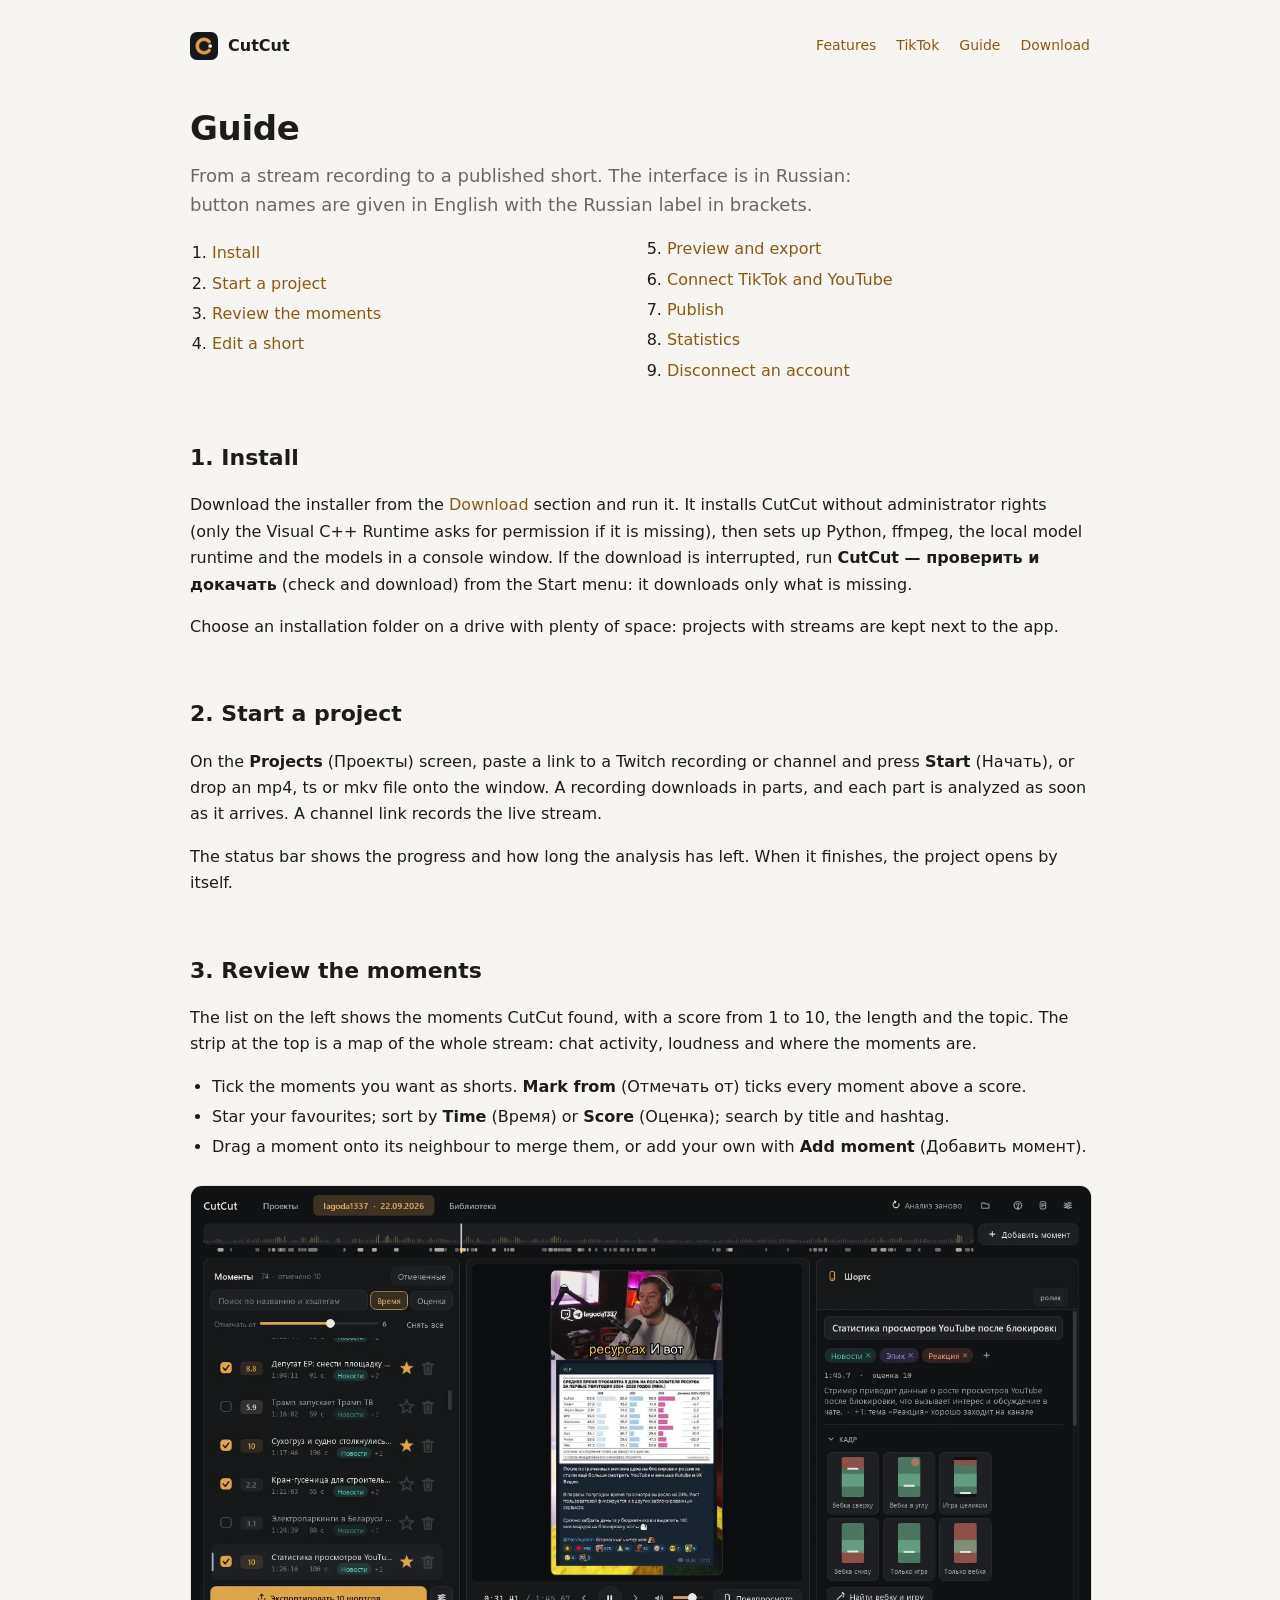
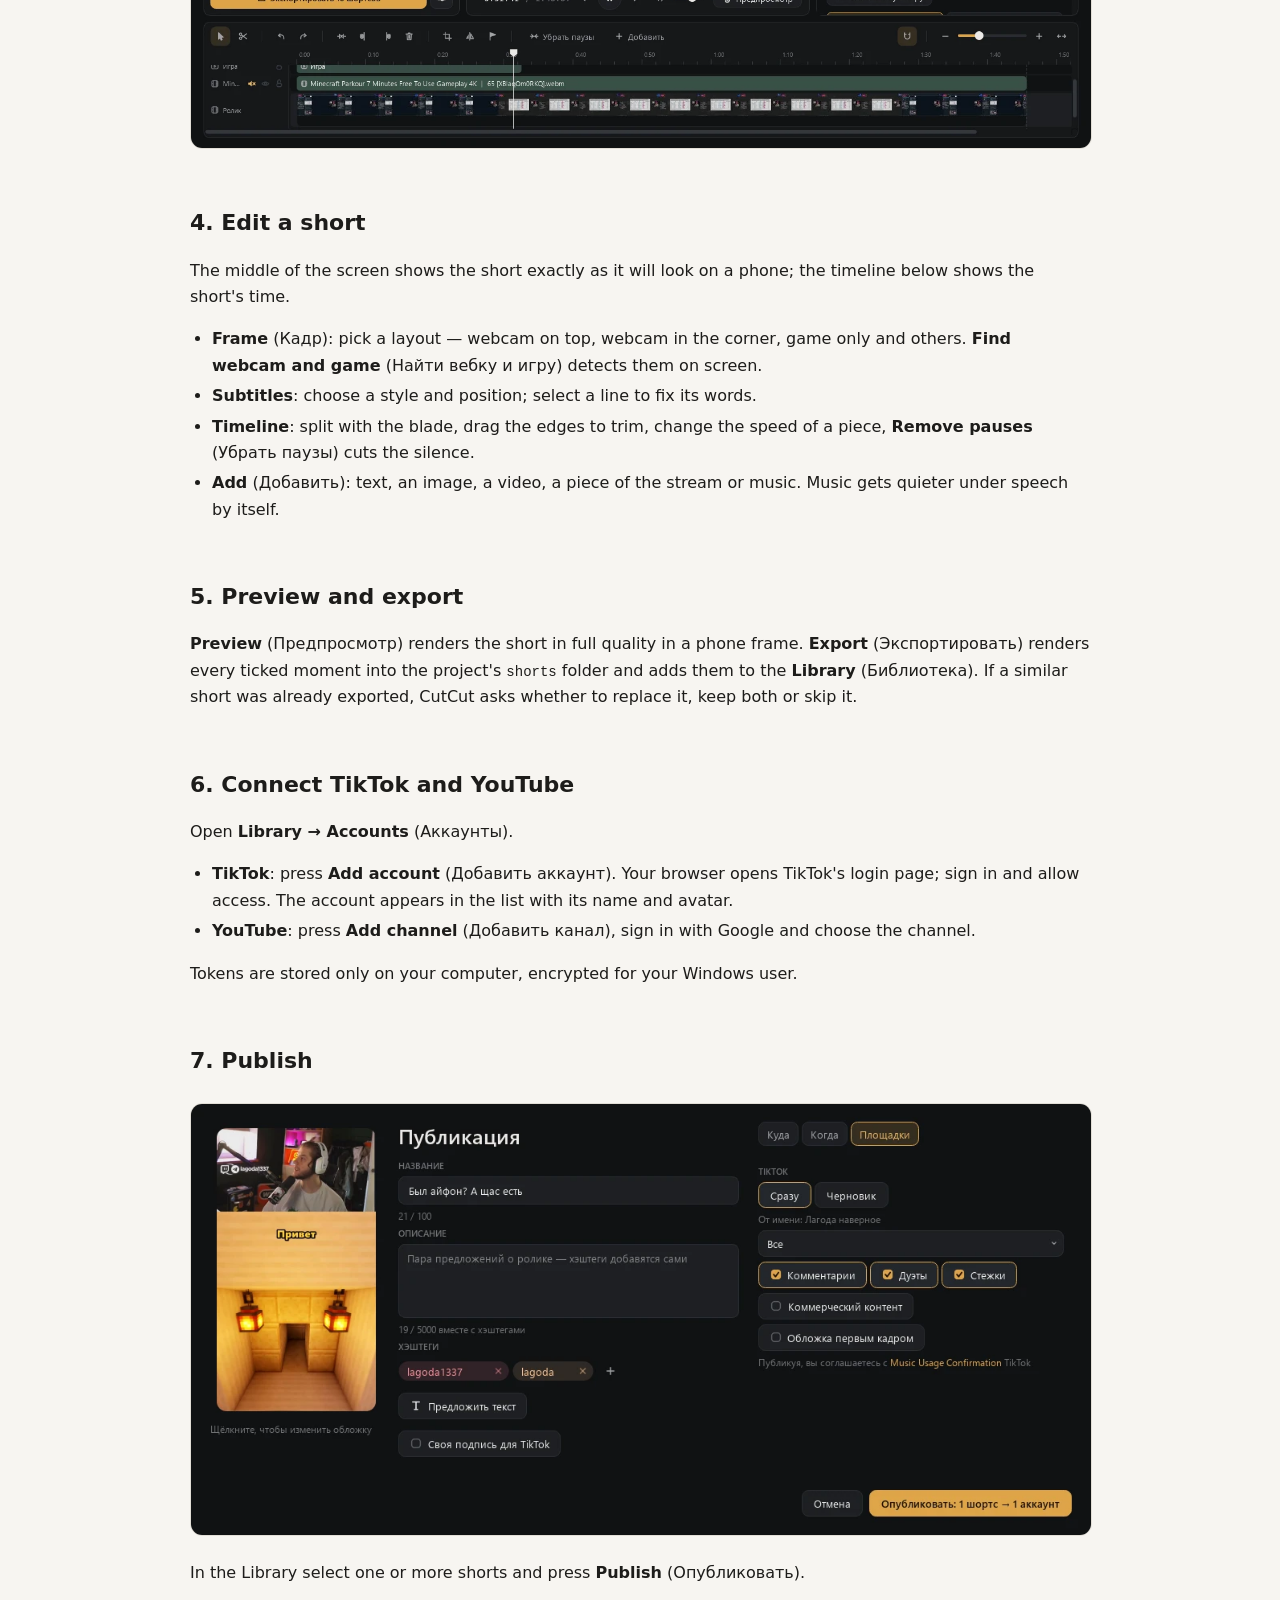
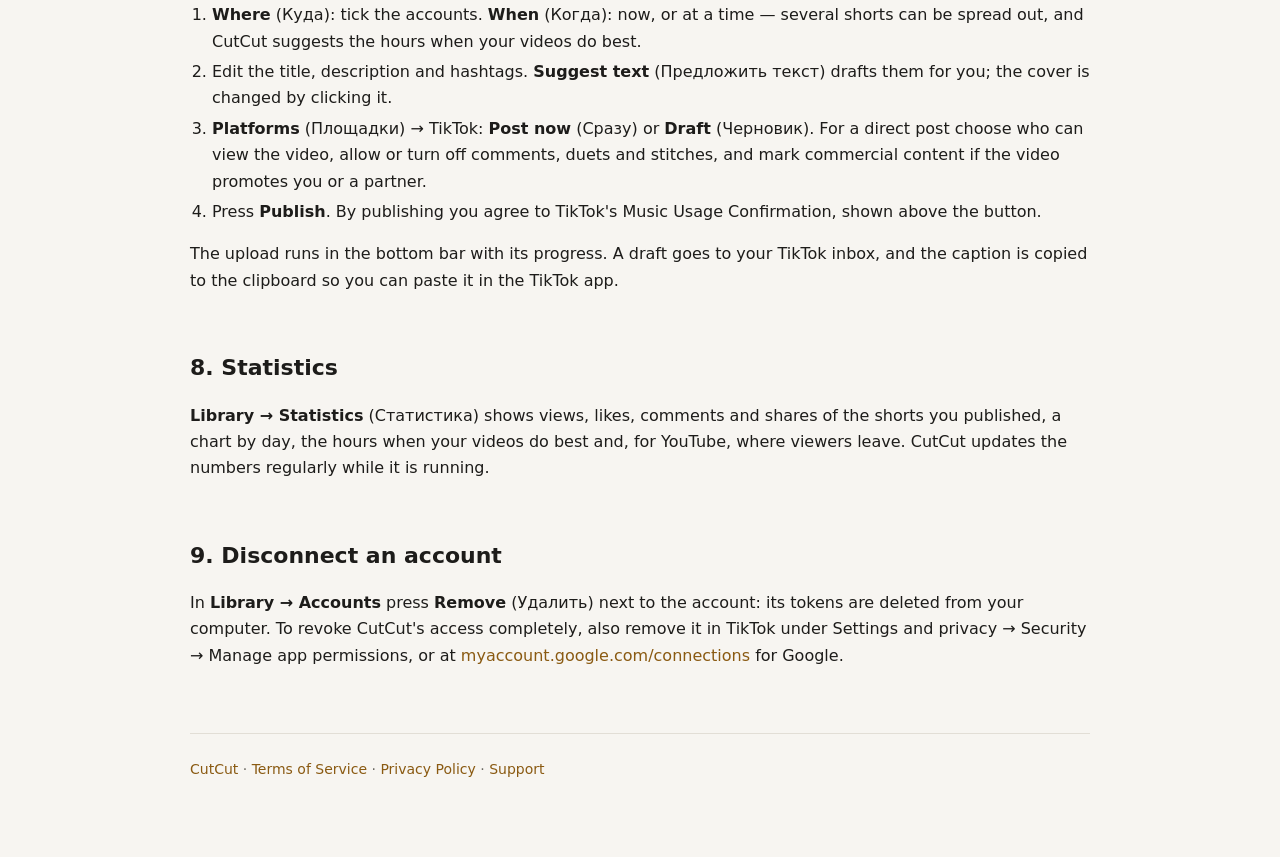
==== guide.html @ 6fd4d703 "Full site: app icon and favicon, screenshots, guide, download - icon.png as favicon, in the header o" ====
<!doctype html>
<html lang="en">
<head>
<meta charset="utf-8">
<meta name="viewport" content="width=device-width, initial-scale=1">
<title>Guide — CutCut</title>
<meta name="description" content="How to install CutCut, turn a Twitch stream into shorts and publish them to TikTok and YouTube.">
<link rel="icon" type="image/png" href="icon.png">
<link rel="apple-touch-icon" href="icon.png">
<link rel="stylesheet" href="style.css">
</head>
<body>
<main>
<nav>
  <a class="brand" href="./"><img src="icon.png" alt="" width="28" height="28">CutCut</a>
  <a href="./#features">Features</a><a href="./#tiktok">TikTok</a><a href="guide.html">Guide</a><a href="./#download">Download</a>
</nav>

<h1>Guide</h1>
<p class="lead">From a stream recording to a published short. The interface is in Russian: button names are given in
  English with the Russian label in brackets.</p>

<ol class="toc">
  <li><a href="#install">Install</a></li>
  <li><a href="#project">Start a project</a></li>
  <li><a href="#moments">Review the moments</a></li>
  <li><a href="#edit">Edit a short</a></li>
  <li><a href="#export">Preview and export</a></li>
  <li><a href="#connect">Connect TikTok and YouTube</a></li>
  <li><a href="#publish">Publish</a></li>
  <li><a href="#stats">Statistics</a></li>
  <li><a href="#disconnect">Disconnect an account</a></li>
</ol>

<h2 id="install">1. Install</h2>
<p>Download the installer from the <a href="./#download">Download</a> section and run it. It installs CutCut without
  administrator rights (only the Visual C++ Runtime asks for permission if it is missing), then sets up Python, ffmpeg,
  the local model runtime and the models in a console window. If the download is interrupted, run
  <b>CutCut — проверить и докачать</b> (check and download) from the Start menu: it downloads only what is missing.</p>
<p>Choose an installation folder on a drive with plenty of space: projects with streams are kept next to the app.</p>

<h2 id="project">2. Start a project</h2>
<p>On the <b>Projects</b> (Проекты) screen, paste a link to a Twitch recording or channel and press <b>Start</b> (Начать),
  or drop an mp4, ts or mkv file onto the window. A recording downloads in parts, and each part is analyzed as soon as it
  arrives. A channel link records the live stream.</p>
<p>The status bar shows the progress and how long the analysis has left. When it finishes, the project opens by itself.</p>

<h2 id="moments">3. Review the moments</h2>
<p>The list on the left shows the moments CutCut found, with a score from 1 to 10, the length and the topic. The strip at
  the top is a map of the whole stream: chat activity, loudness and where the moments are.</p>
<ul>
  <li>Tick the moments you want as shorts. <b>Mark from</b> (Отмечать от) ticks every moment above a score.</li>
  <li>Star your favourites; sort by <b>Time</b> (Время) or <b>Score</b> (Оценка); search by title and hashtag.</li>
  <li>Drag a moment onto its neighbour to merge them, or add your own with <b>Add moment</b> (Добавить момент).</li>
</ul>

<figure class="shot">
  <img src="img/editor.webp" alt="CutCut editor" width="1440" height="900" loading="lazy">
</figure>

<h2 id="edit">4. Edit a short</h2>
<p>The middle of the screen shows the short exactly as it will look on a phone; the timeline below shows the short's time.</p>
<ul>
  <li><b>Frame</b> (Кадр): pick a layout — webcam on top, webcam in the corner, game only and others.
    <b>Find webcam and game</b> (Найти вебку и игру) detects them on screen.</li>
  <li><b>Subtitles</b>: choose a style and position; select a line to fix its words.</li>
  <li><b>Timeline</b>: split with the blade, drag the edges to trim, change the speed of a piece,
    <b>Remove pauses</b> (Убрать паузы) cuts the silence.</li>
  <li><b>Add</b> (Добавить): text, an image, a video, a piece of the stream or music. Music gets quieter under speech by itself.</li>
</ul>

<h2 id="export">5. Preview and export</h2>
<p><b>Preview</b> (Предпросмотр) renders the short in full quality in a phone frame. <b>Export</b> (Экспортировать) renders
  every ticked moment into the project's <code>shorts</code> folder and adds them to the <b>Library</b> (Библиотека).
  If a similar short was already exported, CutCut asks whether to replace it, keep both or skip it.</p>

<h2 id="connect">6. Connect TikTok and YouTube</h2>
<p>Open <b>Library → Accounts</b> (Аккаунты).</p>
<ul>
  <li><b>TikTok</b>: press <b>Add account</b> (Добавить аккаунт). Your browser opens TikTok's login page; sign in and allow
    access. The account appears in the list with its name and avatar.</li>
  <li><b>YouTube</b>: press <b>Add channel</b> (Добавить канал), sign in with Google and choose the channel.</li>
</ul>
<p>Tokens are stored only on your computer, encrypted for your Windows user.</p>

<h2 id="publish">7. Publish</h2>
<figure class="shot">
  <img src="img/publish.webp" alt="Publish window with TikTok settings" width="1120" height="536" loading="lazy">
</figure>
<p>In the Library select one or more shorts and press <b>Publish</b> (Опубликовать).</p>
<ol>
  <li><b>Where</b> (Куда): tick the accounts. <b>When</b> (Когда): now, or at a time — several shorts can be spread out,
    and CutCut suggests the hours when your videos do best.</li>
  <li>Edit the title, description and hashtags. <b>Suggest text</b> (Предложить текст) drafts them for you; the cover is
    changed by clicking it.</li>
  <li><b>Platforms</b> (Площадки) → TikTok: <b>Post now</b> (Сразу) or <b>Draft</b> (Черновик).
    For a direct post choose who can view the video, allow or turn off comments, duets and stitches, and mark
    commercial content if the video promotes you or a partner.</li>
  <li>Press <b>Publish</b>. By publishing you agree to TikTok's Music Usage Confirmation, shown above the button.</li>
</ol>
<p>The upload runs in the bottom bar with its progress. A draft goes to your TikTok inbox, and the caption is copied to
  the clipboard so you can paste it in the TikTok app.</p>

<h2 id="stats">8. Statistics</h2>
<p><b>Library → Statistics</b> (Статистика) shows views, likes, comments and shares of the shorts you published, a chart by day,
  the hours when your videos do best and, for YouTube, where viewers leave. CutCut updates the numbers regularly while it
  is running.</p>

<h2 id="disconnect">9. Disconnect an account</h2>
<p>In <b>Library → Accounts</b> press <b>Remove</b> (Удалить) next to the account: its tokens are deleted from your computer.
  To revoke CutCut's access completely, also remove it in TikTok under Settings and privacy → Security → Manage app
  permissions, or at <a href="https://myaccount.google.com/connections">myaccount.google.com/connections</a> for Google.</p>

<footer>
  <p><a href="./">CutCut</a> · <a href="terms.html">Terms of Service</a> · <a href="privacy.html">Privacy Policy</a> ·
    <a href="https://github.com/H0oxy/cutcut/issues">Support</a></p>
</footer>
</main>
</body>
</html>
---- style.css ----
:root {
  --bg: #f7f5f1; --text: #1d1c1a; --dim: #6b6862; --line: #e2ded6; --card: #efece6; --accent: #8a5a12; --on-accent: #fff;
  color-scheme: light dark;
}
@media (prefers-color-scheme: dark) {
  :root { --bg: #111214; --text: #ece9e4; --dim: #9a968f; --line: #2a2b2e; --card: #18191c; --accent: #dfa449; --on-accent: #17181b; }
}
body {
  margin: 0; padding-block: 32px 72px; padding-inline: 16px;
  background: var(--bg); color: var(--text);
  font: 16px/1.65 "Segoe UI", system-ui, -apple-system, sans-serif;
}
main { max-width: 900px; margin: 0 auto; }
nav { display: flex; align-items: center; gap: 20px; flex-wrap: wrap; margin-bottom: 48px; font-size: 14px; }
nav .brand { display: flex; align-items: center; gap: 10px; font-weight: 600; font-size: 16px; color: var(--text); margin-right: auto; }
nav .brand img { border-radius: 7px; }
a { color: var(--accent); text-decoration: none; }
a:hover { text-decoration: underline; }
h1 { font-size: 34px; line-height: 1.2; margin: 0 0 12px; letter-spacing: -0.01em; }
h2 { font-size: 22px; margin: 56px 0 12px; scroll-margin-top: 16px; }
h3 { font-size: 16px; margin: 0 0 6px; }
p, li { color: var(--text); }
ul, ol { padding-left: 22px; }
li { margin: 4px 0; }
.lead { font-size: 18px; color: var(--dim); margin: 0 0 8px; max-width: 680px; }
.date { color: var(--dim); font-size: 14px; }
code { font-size: 14px; }

.hero { text-align: center; margin-bottom: 32px; }
.hero .lead { margin: 0 auto 8px; }
.hero-icon { border-radius: 20px; display: block; margin: 0 auto 20px; }
.actions { display: flex; gap: 12px; flex-wrap: wrap; justify-content: center; margin-top: 24px; }
.grid .actions { justify-content: flex-start; }
.btn { display: inline-block; padding: 10px 18px; border-radius: 10px; border: 1px solid var(--line); color: var(--text); font-weight: 600; font-size: 15px; }
.btn:hover { text-decoration: none; border-color: var(--dim); }
.btn.primary { background: var(--accent); border-color: var(--accent); color: var(--on-accent); }
.btn.primary:hover { filter: brightness(1.08); }

.shot { margin: 24px 0; }
.shot img { display: block; width: 100%; height: auto; border-radius: 12px; border: 1px solid var(--line); }
.shot figcaption { color: var(--dim); font-size: 14px; margin-top: 8px; }

.grid { display: grid; grid-template-columns: repeat(auto-fit, minmax(260px, 1fr)); gap: 16px; }
.grid section { background: var(--card); border: 1px solid var(--line); border-radius: 12px; padding: 18px 20px; }
.grid section p { margin: 0; color: var(--dim); font-size: 15px; }
.grid section p + p { margin-top: 8px; }
.grid section ul { margin: 0; color: var(--dim); font-size: 15px; }

.legend { margin: 16px 0; border: 1px solid var(--line); border-radius: 12px; padding: 12px 18px; }
.legend summary { cursor: pointer; font-weight: 600; }
.legend table { border-collapse: collapse; margin-top: 10px; font-size: 14px; width: 100%; }
.legend td { padding: 6px 12px 6px 0; border-top: 1px solid var(--line); vertical-align: top; }
.legend td:first-child { color: var(--dim); width: 50%; }

.faq dt { font-weight: 600; margin-top: 18px; }
.faq dd { margin: 4px 0 0; color: var(--dim); }
.toc { columns: 2; column-gap: 32px; }

footer { margin-top: 64px; padding-top: 20px; border-top: 1px solid var(--line); color: var(--dim); font-size: 14px; }
footer p { color: var(--dim); margin: 4px 0; }
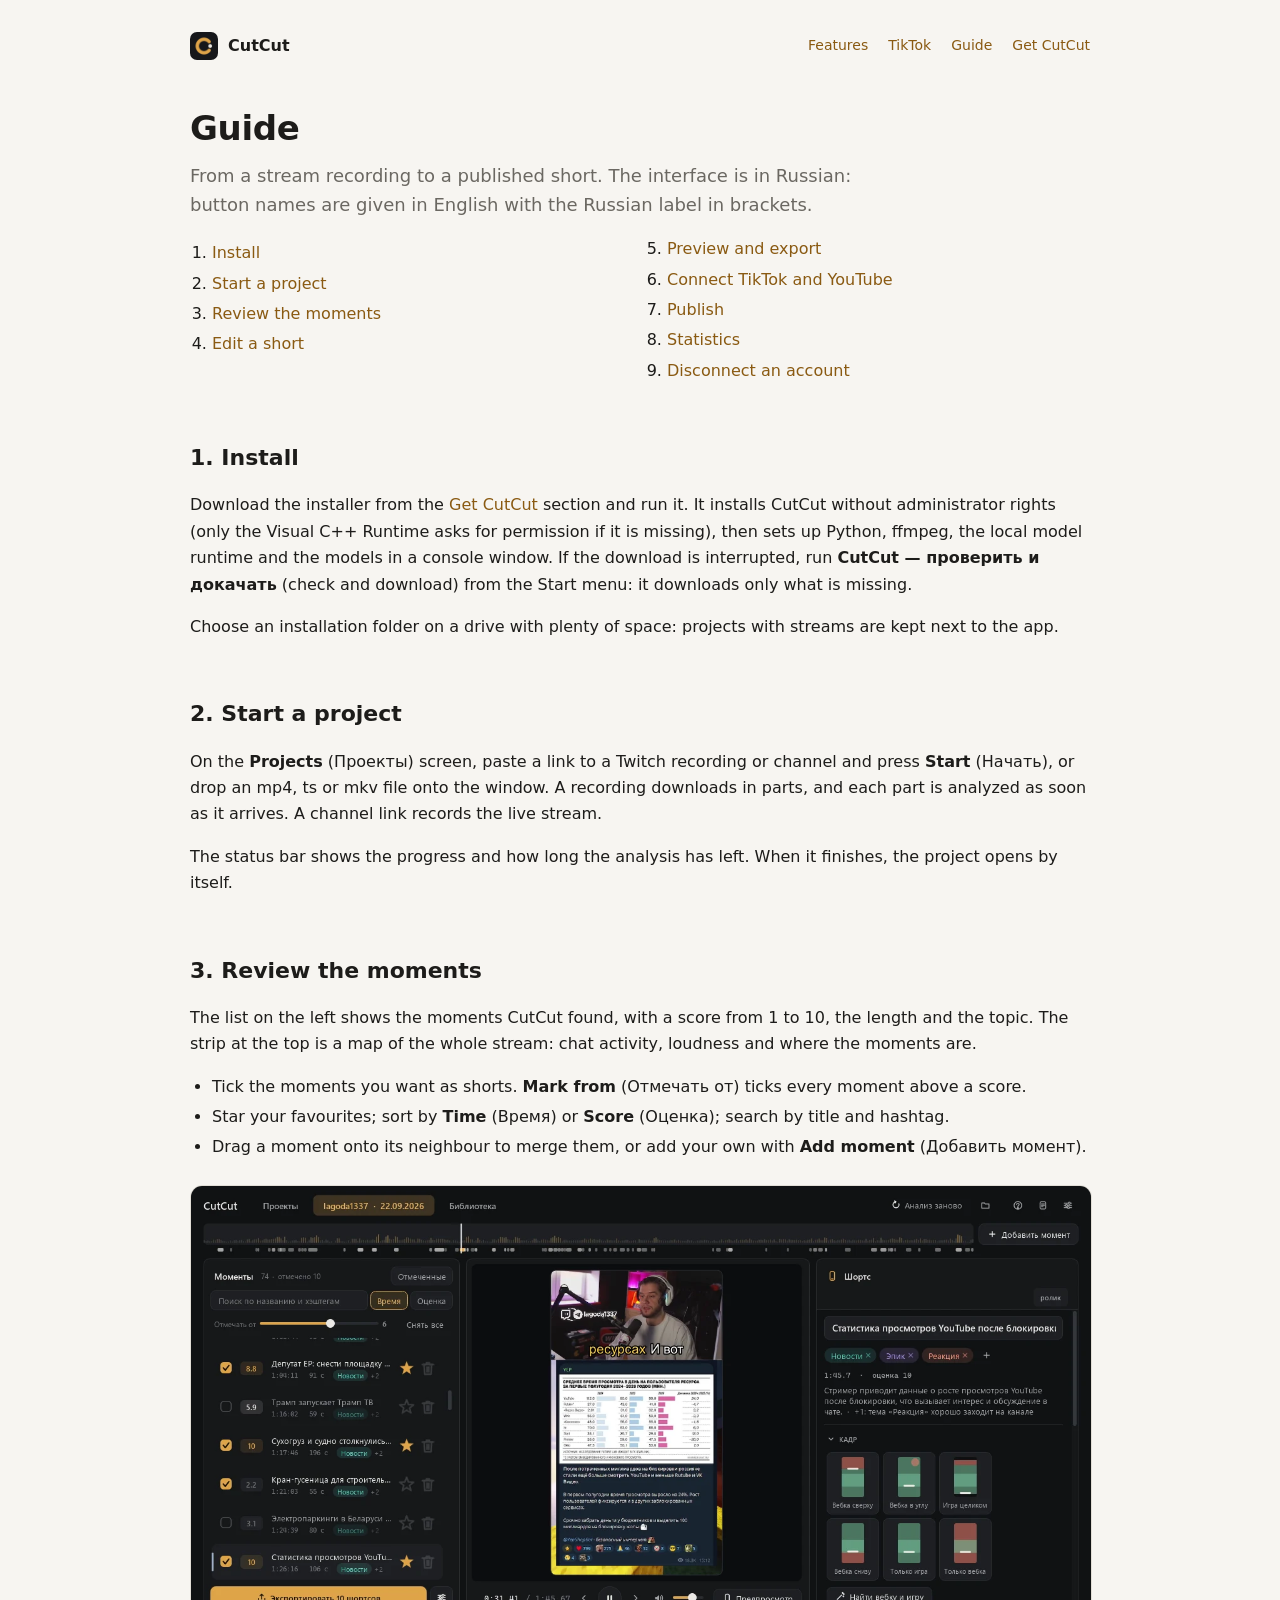
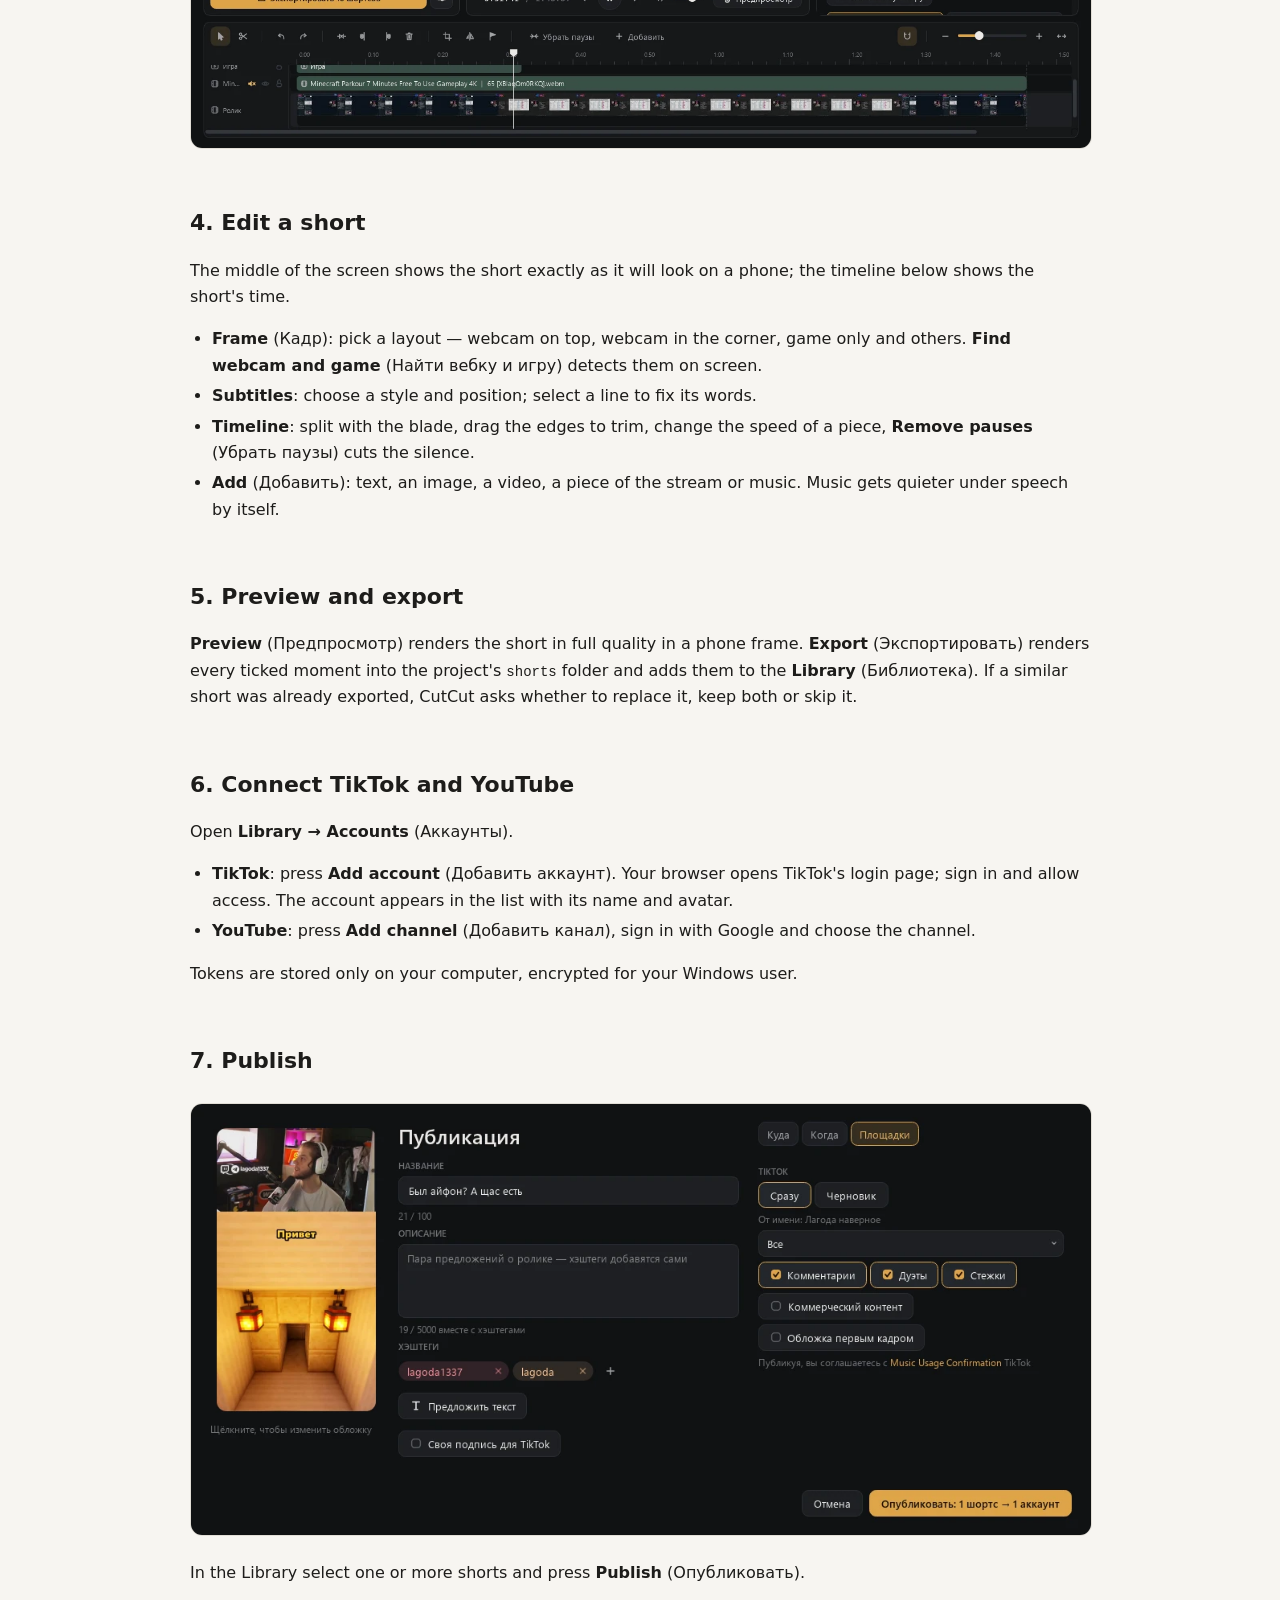
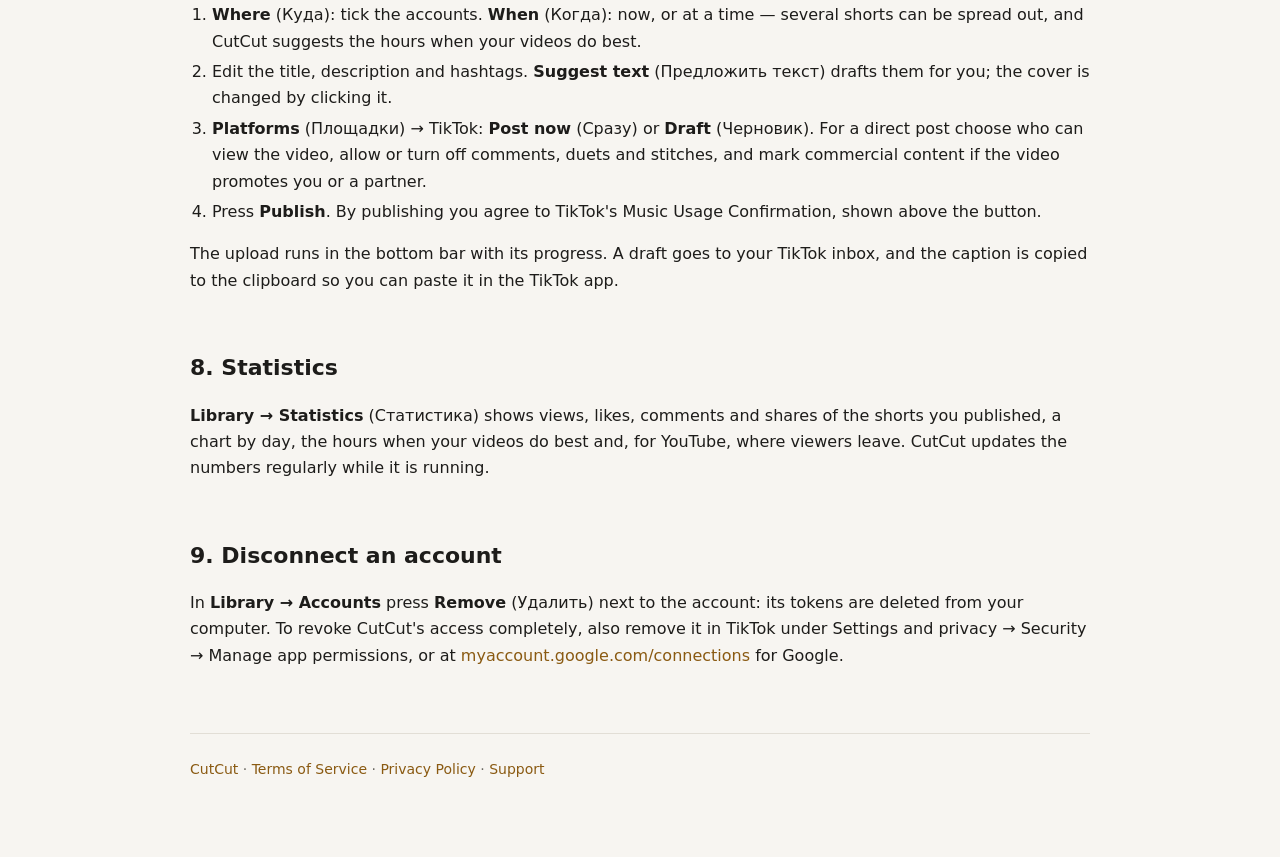
==== commit 3c4f706b: "Installer on request instead of a download link Co-Authored-By: Claude Opus 5.5 <noreply@anthropic.c" ====
--- a/guide.html
+++ b/guide.html
@@ -13,7 +13,7 @@
 <main>
 <nav>
   <a class="brand" href="./"><img src="icon.png" alt="" width="28" height="28">CutCut</a>
-  <a href="./#features">Features</a><a href="./#tiktok">TikTok</a><a href="guide.html">Guide</a><a href="./#download">Download</a>
+  <a href="./#features">Features</a><a href="./#tiktok">TikTok</a><a href="guide.html">Guide</a><a href="./#get">Get CutCut</a>
 </nav>
 
 <h1>Guide</h1>
@@ -33,7 +33,7 @@
 </ol>
 
 <h2 id="install">1. Install</h2>
-<p>Download the installer from the <a href="./#download">Download</a> section and run it. It installs CutCut without
+<p>Download the installer from the <a href="./#get">Get CutCut</a> section and run it. It installs CutCut without
   administrator rights (only the Visual C++ Runtime asks for permission if it is missing), then sets up Python, ffmpeg,
   the local model runtime and the models in a console window. If the download is interrupted, run
   <b>CutCut — проверить и докачать</b> (check and download) from the Start menu: it downloads only what is missing.</p>
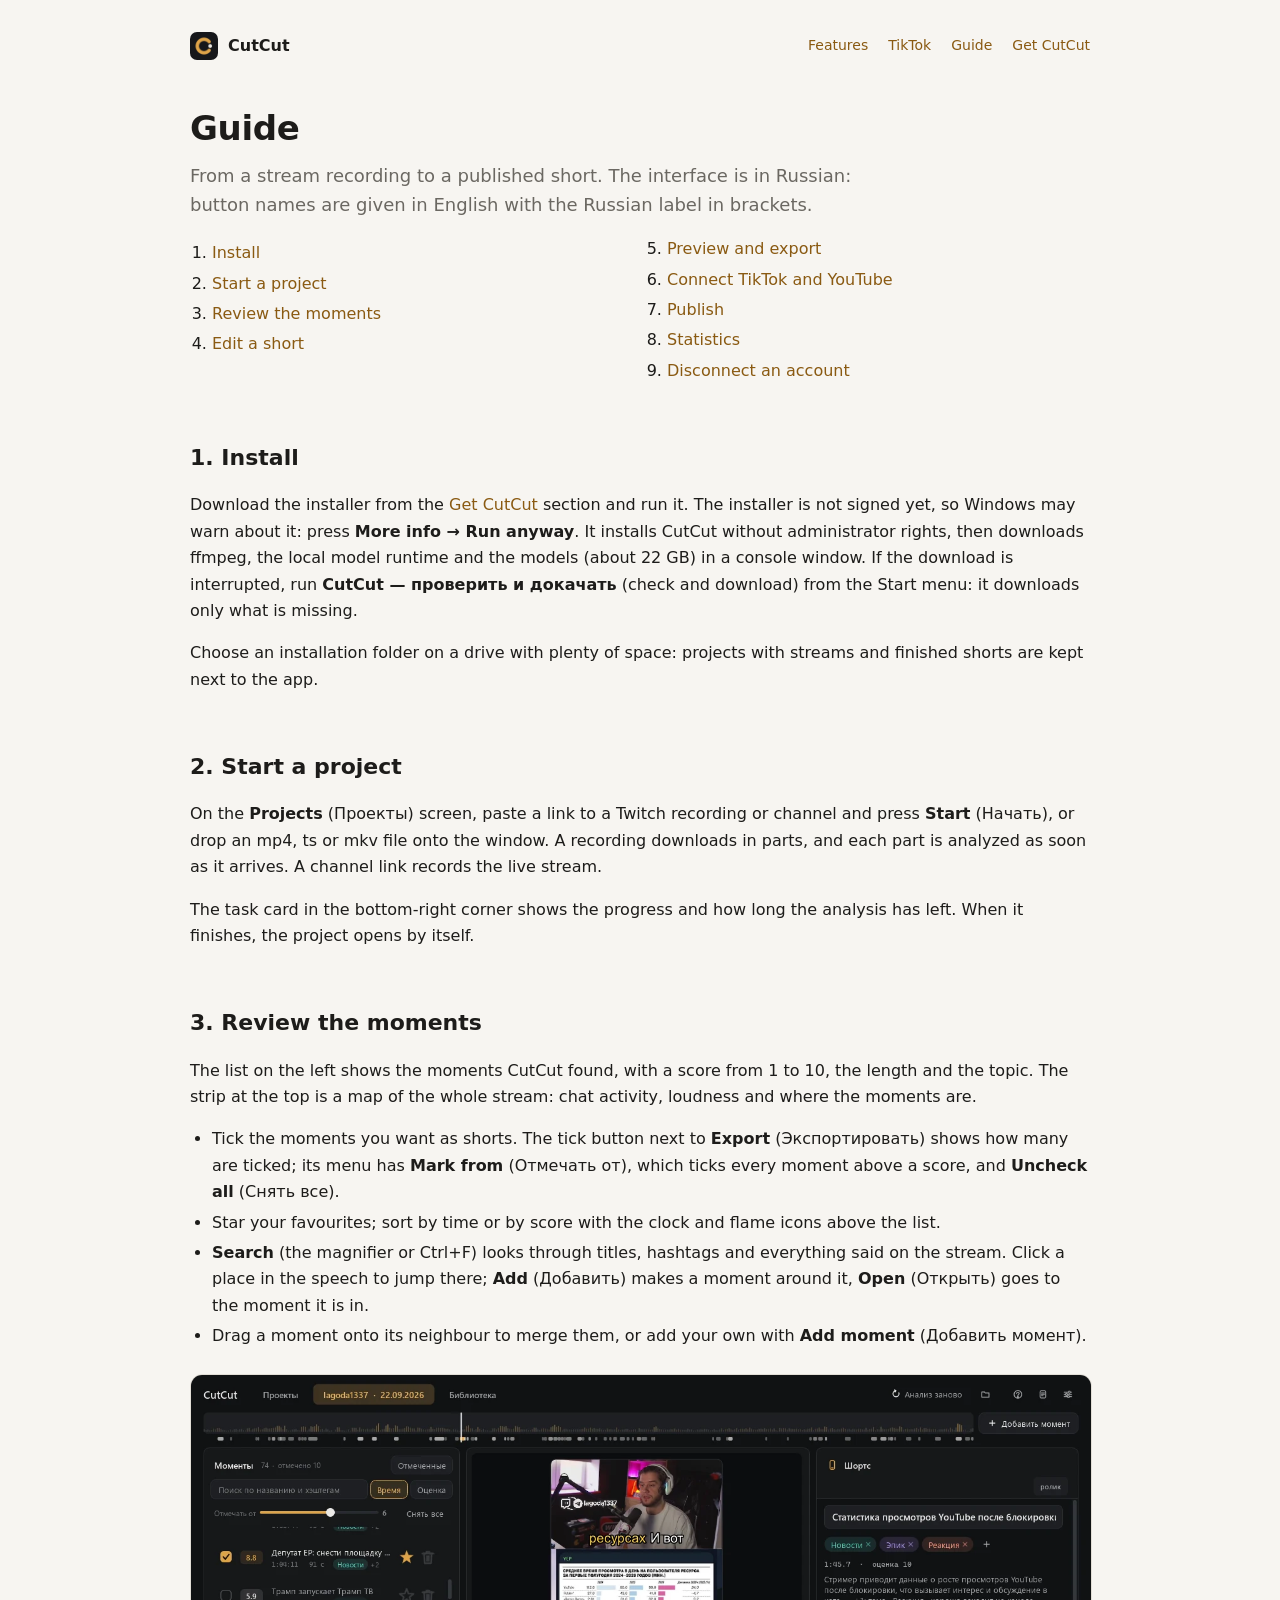
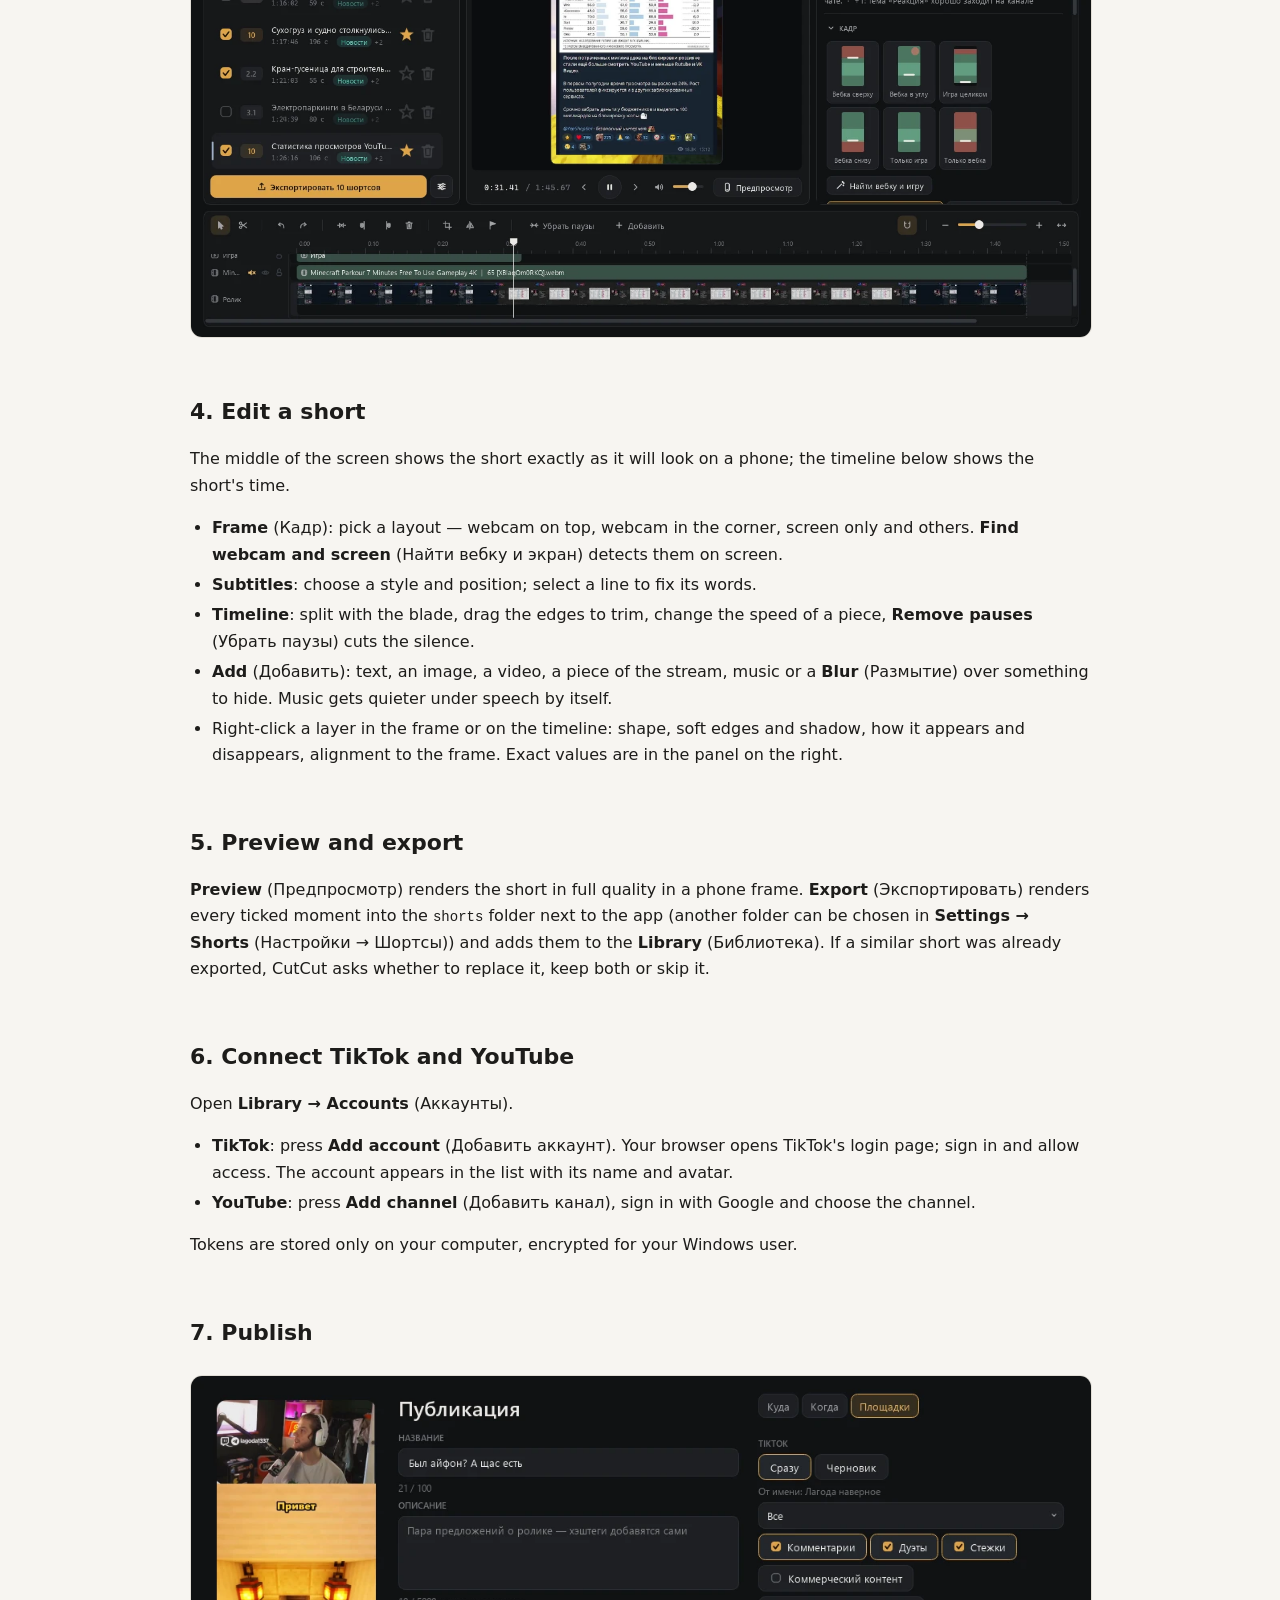
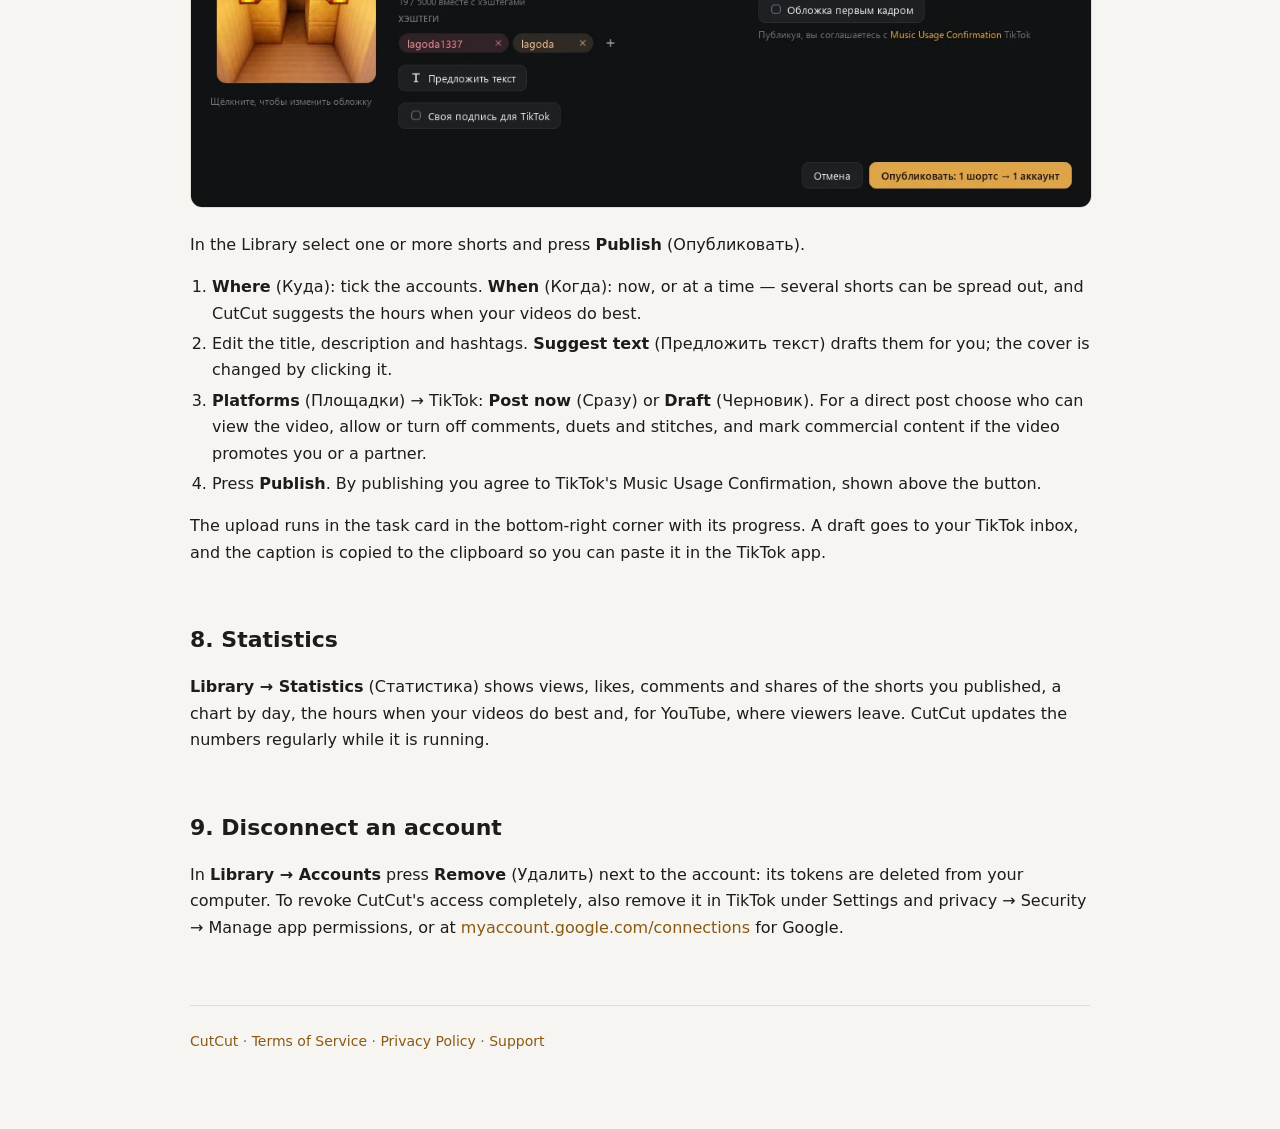
==== commit 45774a70: "Сайт: версия 0.1.21, установка и руководство по нынешней программе «Get CutCut» — 0.1.21 вместо 0.1." ====
--- a/guide.html
+++ b/guide.html
@@ -33,24 +33,30 @@
 </ol>
 
 <h2 id="install">1. Install</h2>
-<p>Download the installer from the <a href="./#get">Get CutCut</a> section and run it. It installs CutCut without
-  administrator rights (only the Visual C++ Runtime asks for permission if it is missing), then sets up Python, ffmpeg,
-  the local model runtime and the models in a console window. If the download is interrupted, run
-  <b>CutCut — проверить и докачать</b> (check and download) from the Start menu: it downloads only what is missing.</p>
-<p>Choose an installation folder on a drive with plenty of space: projects with streams are kept next to the app.</p>
+<p>Download the installer from the <a href="./#get">Get CutCut</a> section and run it. The installer is not signed yet,
+  so Windows may warn about it: press <b>More info → Run anyway</b>. It installs CutCut without administrator rights, then
+  downloads ffmpeg, the local model runtime and the models (about 22 GB) in a console window. If the download is
+  interrupted, run <b>CutCut — проверить и докачать</b> (check and download) from the Start menu: it downloads only what
+  is missing.</p>
+<p>Choose an installation folder on a drive with plenty of space: projects with streams and finished shorts are kept
+  next to the app.</p>
 
 <h2 id="project">2. Start a project</h2>
 <p>On the <b>Projects</b> (Проекты) screen, paste a link to a Twitch recording or channel and press <b>Start</b> (Начать),
   or drop an mp4, ts or mkv file onto the window. A recording downloads in parts, and each part is analyzed as soon as it
   arrives. A channel link records the live stream.</p>
-<p>The status bar shows the progress and how long the analysis has left. When it finishes, the project opens by itself.</p>
+<p>The task card in the bottom-right corner shows the progress and how long the analysis has left. When it finishes,
+  the project opens by itself.</p>
 
 <h2 id="moments">3. Review the moments</h2>
 <p>The list on the left shows the moments CutCut found, with a score from 1 to 10, the length and the topic. The strip at
   the top is a map of the whole stream: chat activity, loudness and where the moments are.</p>
 <ul>
-  <li>Tick the moments you want as shorts. <b>Mark from</b> (Отмечать от) ticks every moment above a score.</li>
-  <li>Star your favourites; sort by <b>Time</b> (Время) or <b>Score</b> (Оценка); search by title and hashtag.</li>
+  <li>Tick the moments you want as shorts. The tick button next to <b>Export</b> (Экспортировать) shows how many are ticked;
+    its menu has <b>Mark from</b> (Отмечать от), which ticks every moment above a score, and <b>Uncheck all</b> (Снять все).</li>
+  <li>Star your favourites; sort by time or by score with the clock and flame icons above the list.</li>
+  <li><b>Search</b> (the magnifier or Ctrl+F) looks through titles, hashtags and everything said on the stream. Click a place
+    in the speech to jump there; <b>Add</b> (Добавить) makes a moment around it, <b>Open</b> (Открыть) goes to the moment it is in.</li>
   <li>Drag a moment onto its neighbour to merge them, or add your own with <b>Add moment</b> (Добавить момент).</li>
 </ul>
 
@@ -61,17 +67,21 @@
 <h2 id="edit">4. Edit a short</h2>
 <p>The middle of the screen shows the short exactly as it will look on a phone; the timeline below shows the short's time.</p>
 <ul>
-  <li><b>Frame</b> (Кадр): pick a layout — webcam on top, webcam in the corner, game only and others.
-    <b>Find webcam and game</b> (Найти вебку и игру) detects them on screen.</li>
+  <li><b>Frame</b> (Кадр): pick a layout — webcam on top, webcam in the corner, screen only and others.
+    <b>Find webcam and screen</b> (Найти вебку и экран) detects them on screen.</li>
   <li><b>Subtitles</b>: choose a style and position; select a line to fix its words.</li>
   <li><b>Timeline</b>: split with the blade, drag the edges to trim, change the speed of a piece,
     <b>Remove pauses</b> (Убрать паузы) cuts the silence.</li>
-  <li><b>Add</b> (Добавить): text, an image, a video, a piece of the stream or music. Music gets quieter under speech by itself.</li>
+  <li><b>Add</b> (Добавить): text, an image, a video, a piece of the stream, music or a <b>Blur</b> (Размытие) over
+    something to hide. Music gets quieter under speech by itself.</li>
+  <li>Right-click a layer in the frame or on the timeline: shape, soft edges and shadow, how it appears and disappears,
+    alignment to the frame. Exact values are in the panel on the right.</li>
 </ul>
 
 <h2 id="export">5. Preview and export</h2>
 <p><b>Preview</b> (Предпросмотр) renders the short in full quality in a phone frame. <b>Export</b> (Экспортировать) renders
-  every ticked moment into the project's <code>shorts</code> folder and adds them to the <b>Library</b> (Библиотека).
+  every ticked moment into the <code>shorts</code> folder next to the app (another folder can be chosen in
+  <b>Settings → Shorts</b> (Настройки → Шортсы)) and adds them to the <b>Library</b> (Библиотека).
   If a similar short was already exported, CutCut asks whether to replace it, keep both or skip it.</p>
 
 <h2 id="connect">6. Connect TikTok and YouTube</h2>
@@ -98,7 +108,7 @@
     commercial content if the video promotes you or a partner.</li>
   <li>Press <b>Publish</b>. By publishing you agree to TikTok's Music Usage Confirmation, shown above the button.</li>
 </ol>
-<p>The upload runs in the bottom bar with its progress. A draft goes to your TikTok inbox, and the caption is copied to
+<p>The upload runs in the task card in the bottom-right corner with its progress. A draft goes to your TikTok inbox, and the caption is copied to
   the clipboard so you can paste it in the TikTok app.</p>
 
 <h2 id="stats">8. Statistics</h2>
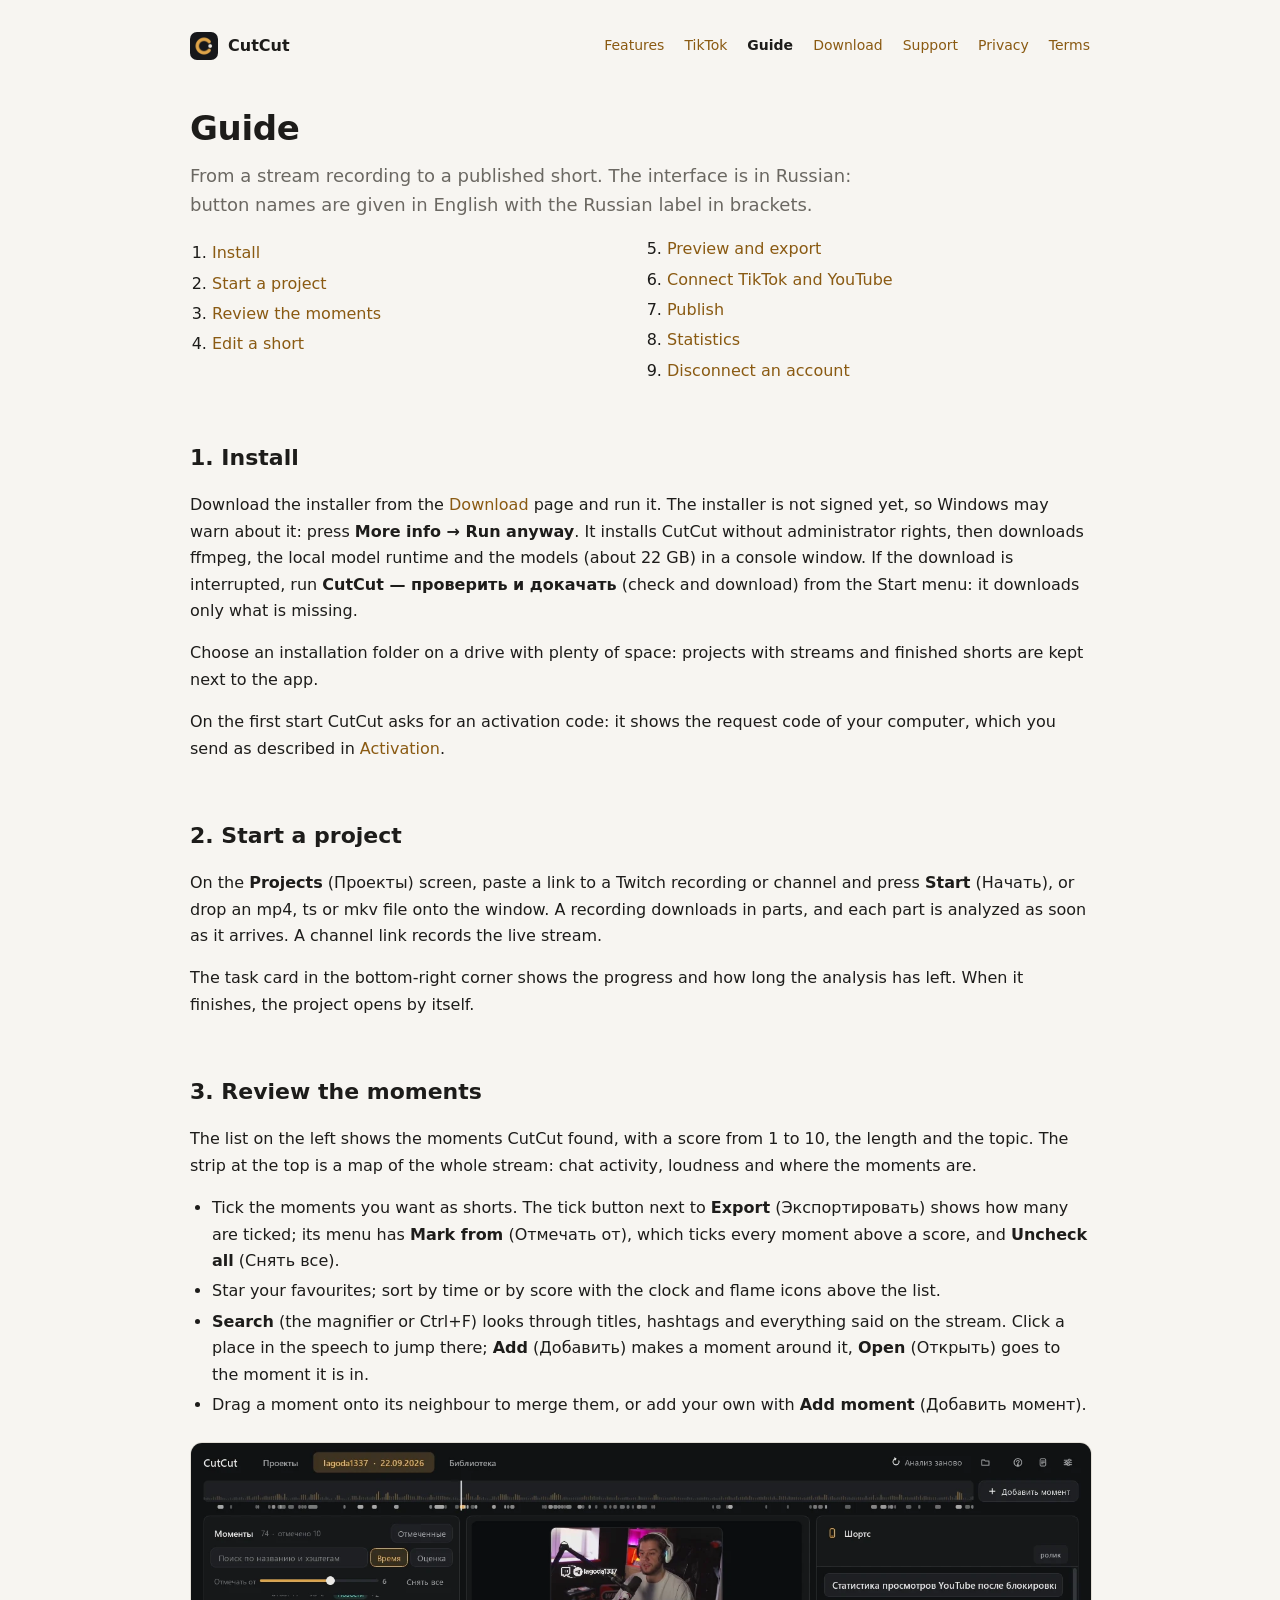
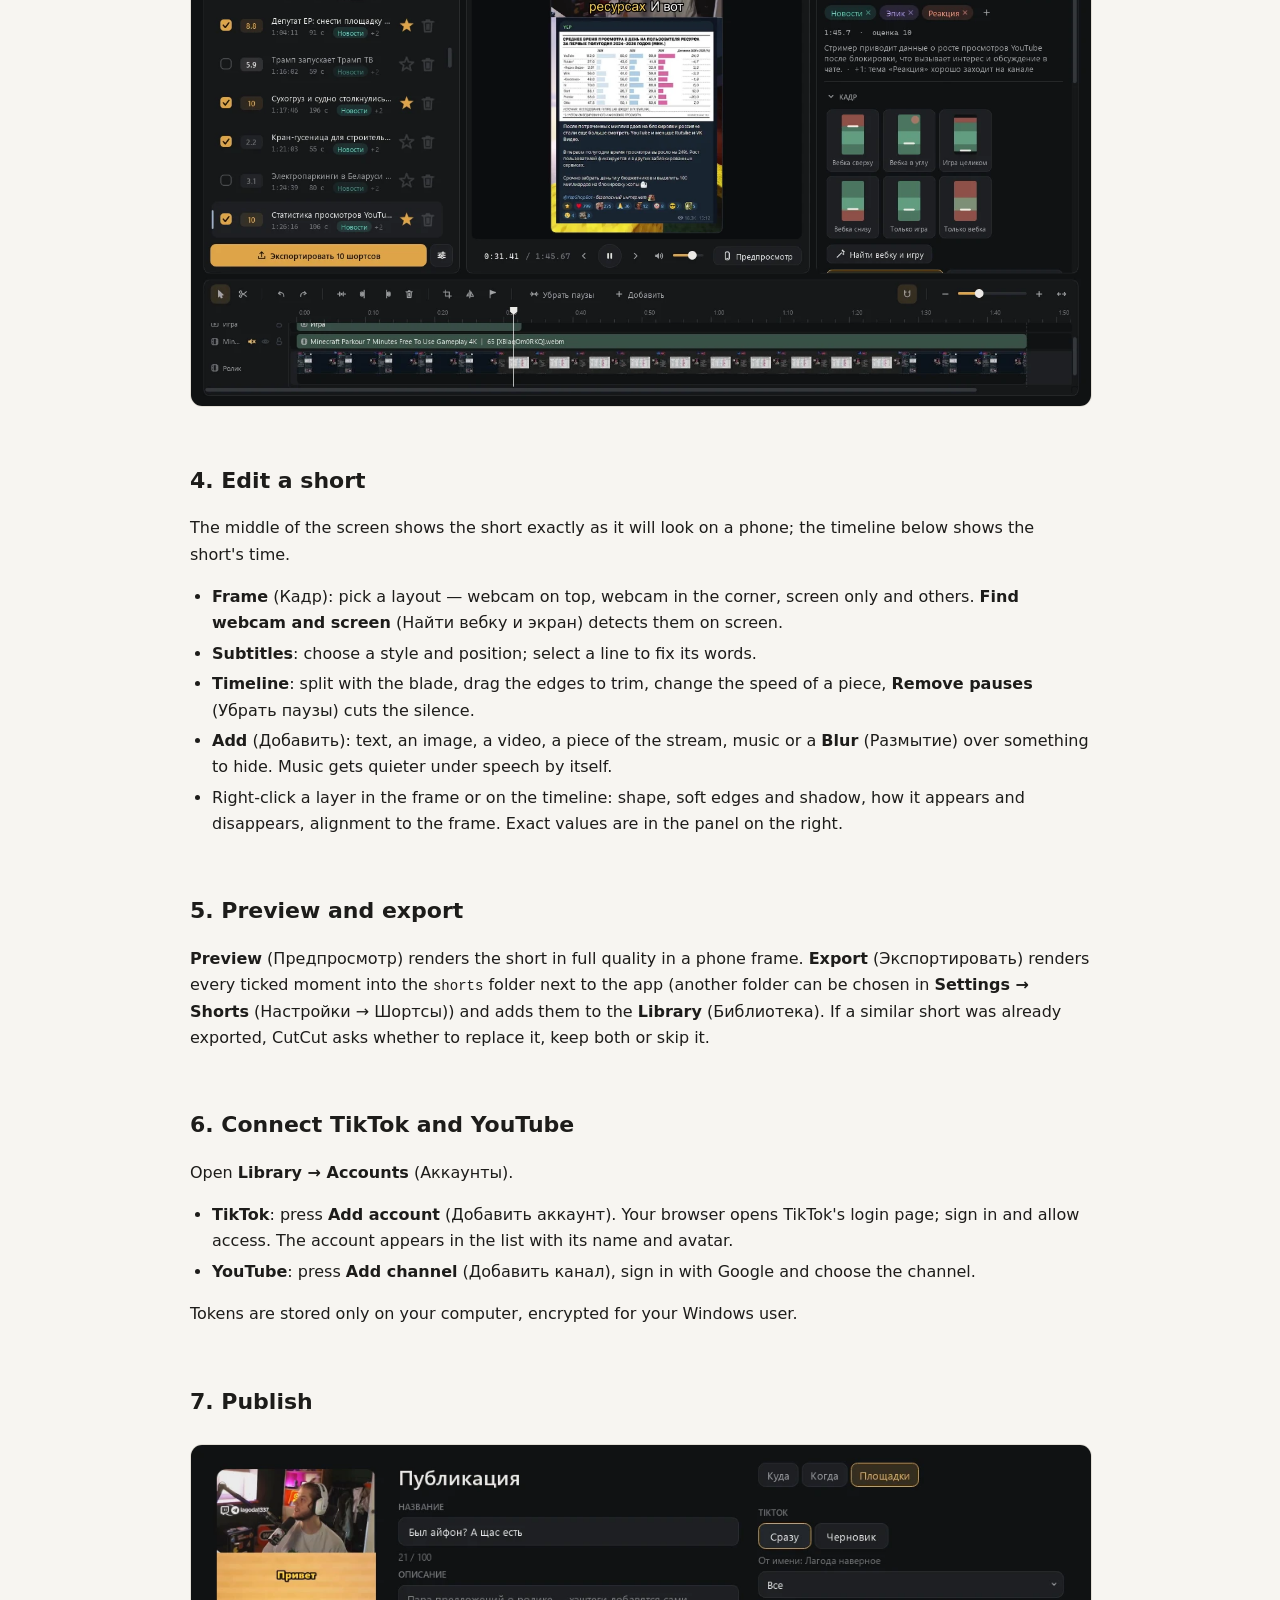
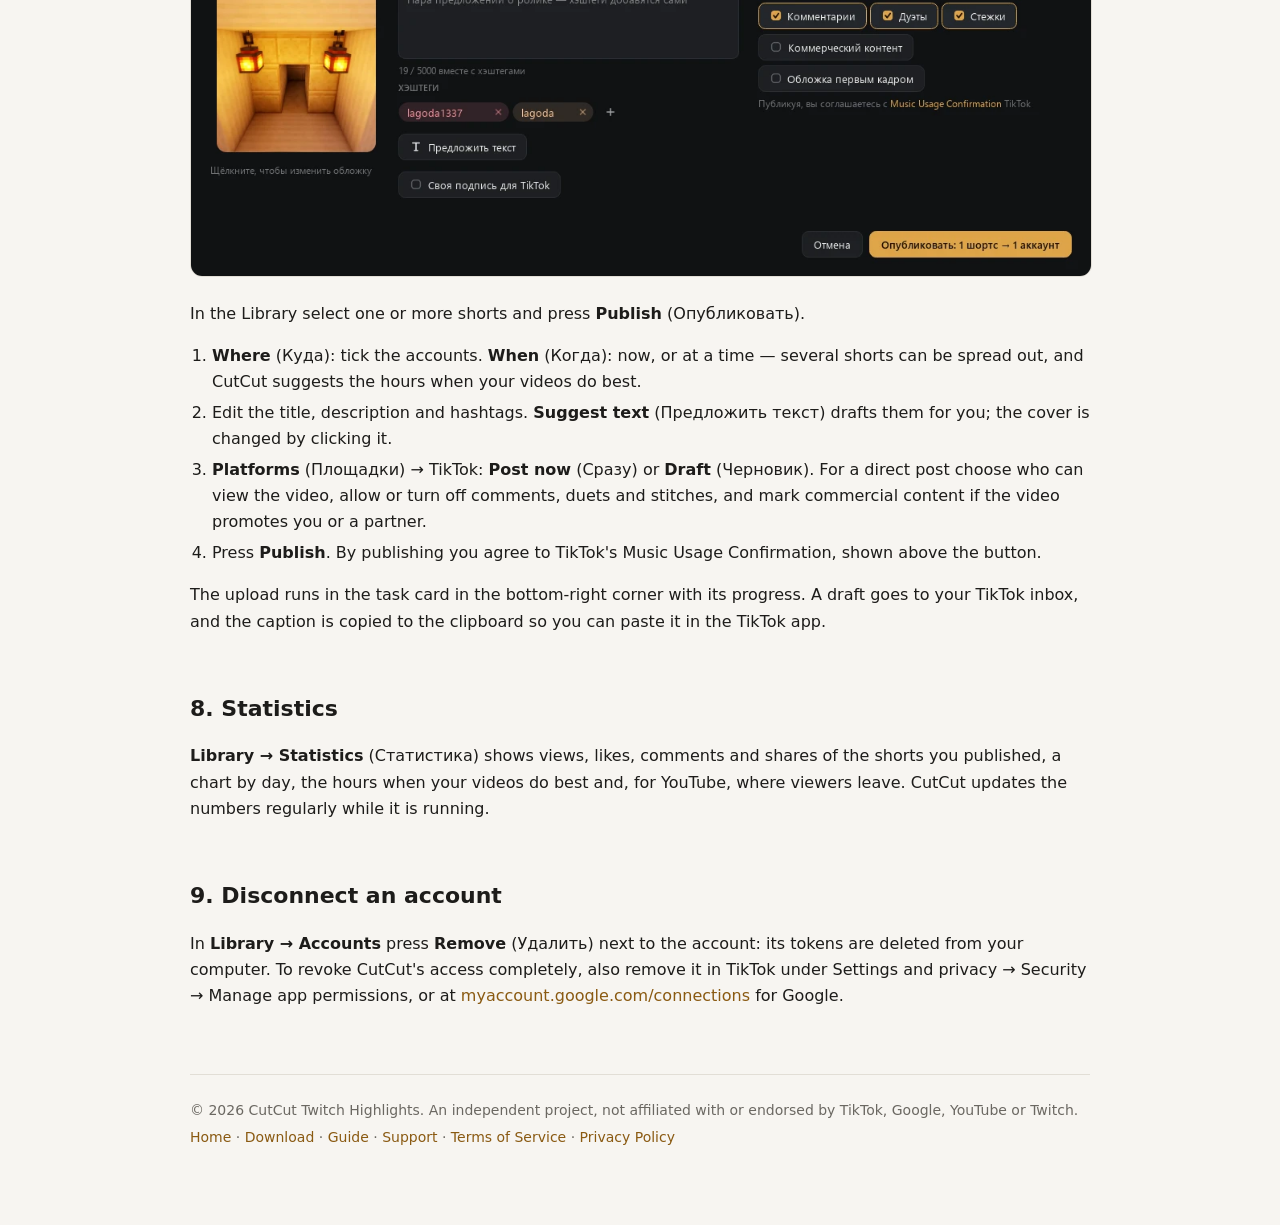
==== commit c1387006: "Сайт: страницы «Download» и «Support», прямое скачивание 0.1.21 Отзыв TikTok: Desktop URL должен вес" ====
--- a/guide.html
+++ b/guide.html
@@ -13,7 +13,7 @@
 <main>
 <nav>
   <a class="brand" href="./"><img src="icon.png" alt="" width="28" height="28">CutCut</a>
-  <a href="./#features">Features</a><a href="./#tiktok">TikTok</a><a href="guide.html">Guide</a><a href="./#get">Get CutCut</a>
+  <a href="./#features">Features</a><a href="./#tiktok">TikTok</a><a href="guide.html" aria-current="page">Guide</a><a href="download.html">Download</a><a href="support.html">Support</a><a href="privacy.html">Privacy</a><a href="terms.html">Terms</a>
 </nav>
 
 <h1>Guide</h1>
@@ -33,13 +33,15 @@
 </ol>
 
 <h2 id="install">1. Install</h2>
-<p>Download the installer from the <a href="./#get">Get CutCut</a> section and run it. The installer is not signed yet,
+<p>Download the installer from the <a href="download.html">Download</a> page and run it. The installer is not signed yet,
   so Windows may warn about it: press <b>More info → Run anyway</b>. It installs CutCut without administrator rights, then
   downloads ffmpeg, the local model runtime and the models (about 22 GB) in a console window. If the download is
   interrupted, run <b>CutCut — проверить и докачать</b> (check and download) from the Start menu: it downloads only what
   is missing.</p>
 <p>Choose an installation folder on a drive with plenty of space: projects with streams and finished shorts are kept
   next to the app.</p>
+<p>On the first start CutCut asks for an activation code: it shows the request code of your computer, which you send as
+  described in <a href="download.html#activation">Activation</a>.</p>
 
 <h2 id="project">2. Start a project</h2>
 <p>On the <b>Projects</b> (Проекты) screen, paste a link to a Twitch recording or channel and press <b>Start</b> (Начать),
@@ -122,8 +124,9 @@
   permissions, or at <a href="https://myaccount.google.com/connections">myaccount.google.com/connections</a> for Google.</p>
 
 <footer>
-  <p><a href="./">CutCut</a> · <a href="terms.html">Terms of Service</a> · <a href="privacy.html">Privacy Policy</a> ·
-    <a href="https://github.com/H0oxy/cutcut/issues">Support</a></p>
+  <p>© 2026 CutCut Twitch Highlights. An independent project, not affiliated with or endorsed by TikTok, Google, YouTube or Twitch.</p>
+  <p><a href="./">Home</a> · <a href="download.html">Download</a> · <a href="guide.html">Guide</a> · <a href="support.html">Support</a> ·
+    <a href="terms.html">Terms of Service</a> · <a href="privacy.html">Privacy Policy</a></p>
 </footer>
 </main>
 </body>
--- a/style.css
+++ b/style.css
@@ -14,6 +14,7 @@
 nav { display: flex; align-items: center; gap: 20px; flex-wrap: wrap; margin-bottom: 48px; font-size: 14px; }
 nav .brand { display: flex; align-items: center; gap: 10px; font-weight: 600; font-size: 16px; color: var(--text); margin-right: auto; }
 nav .brand img { border-radius: 7px; }
+nav a[aria-current="page"] { color: var(--text); font-weight: 600; }
 a { color: var(--accent); text-decoration: none; }
 a:hover { text-decoration: underline; }
 h1 { font-size: 34px; line-height: 1.2; margin: 0 0 12px; letter-spacing: -0.01em; }
@@ -41,6 +42,7 @@
 .shot figcaption { color: var(--dim); font-size: 14px; margin-top: 8px; }
 
 .grid { display: grid; grid-template-columns: repeat(auto-fit, minmax(260px, 1fr)); gap: 16px; }
+.lead + .grid { margin-top: 28px; }
 .grid section { background: var(--card); border: 1px solid var(--line); border-radius: 12px; padding: 18px 20px; }
 .grid section p { margin: 0; color: var(--dim); font-size: 15px; }
 .grid section p + p { margin-top: 8px; }
